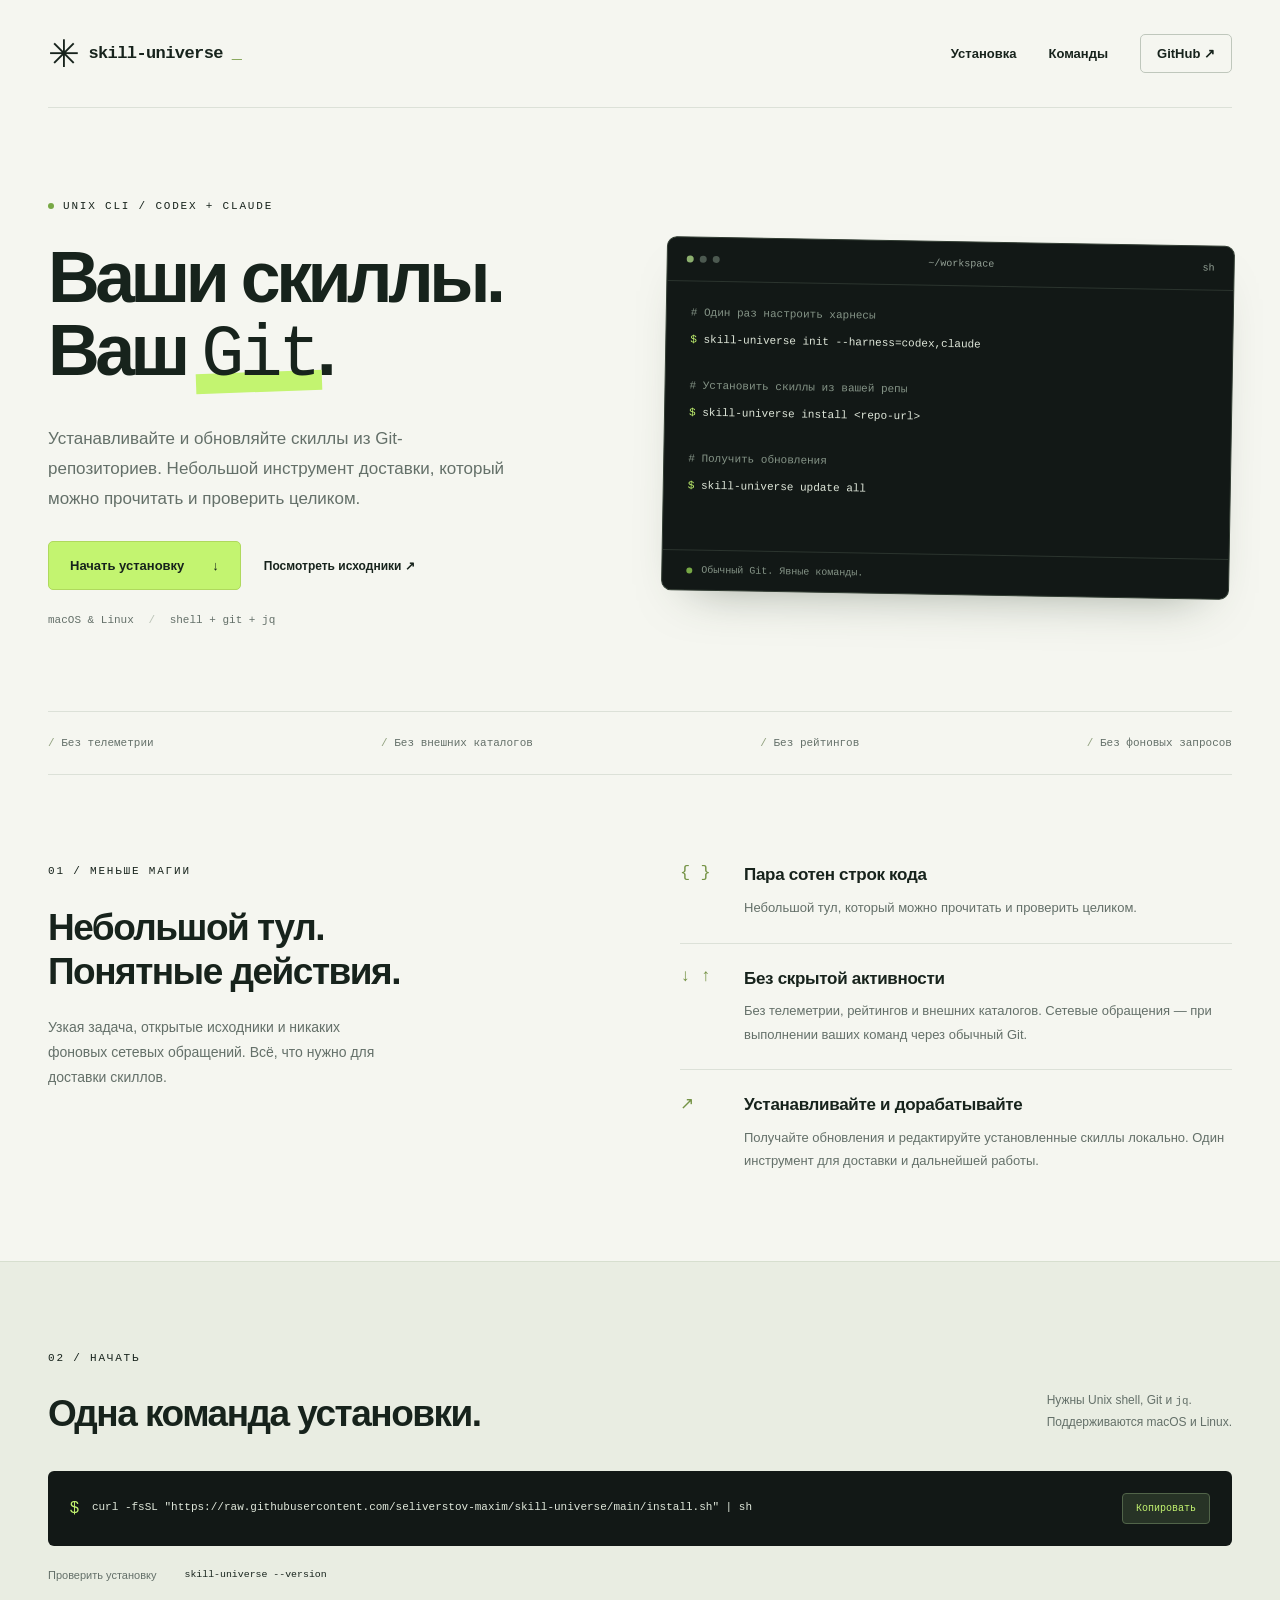
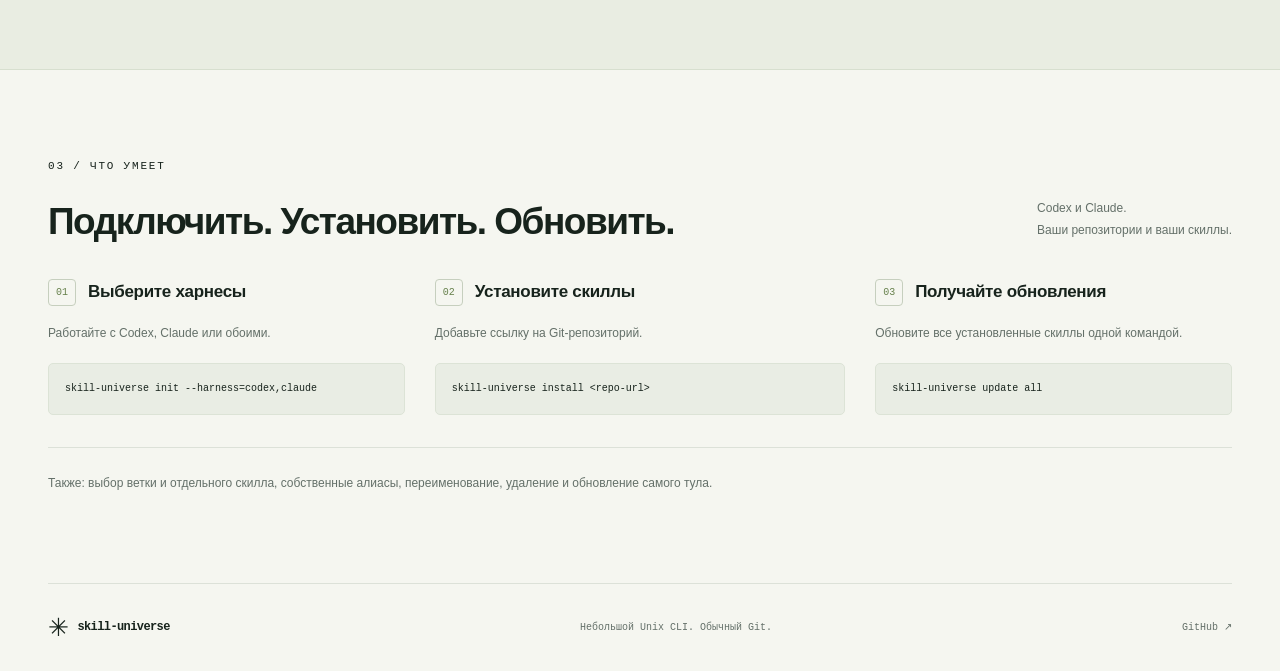
==== site/index.html @ f92f7b3b "Add landing page and GitHub Pages deployment Co-Authored-By: Codex <noreply@openai.com>" ====
<!doctype html>
<html lang="ru">
<head>
  <meta charset="utf-8">
  <meta name="viewport" content="width=device-width, initial-scale=1">
  <title>Skill Universe — Git CLI для скиллов Codex и Claude</title>
  <meta name="description" content="Простой Unix CLI для установки и обновления AI-скиллов в Codex и Claude. Небольшой открытый код, без телеметрии и фоновых запросов. macOS и Linux.">
  <meta name="theme-color" content="#121816">
  <link rel="canonical" href="https://seliverstov-maxim.github.io/skill-universe/">
  <meta property="og:type" content="website">
  <meta property="og:locale" content="ru_RU">
  <meta property="og:title" content="Skill Universe — ваши скиллы, ваш Git">
  <meta property="og:description" content="Установка и обновление скиллов Codex и Claude через Git. Небольшой Unix CLI, который можно прочитать целиком.">
  <meta property="og:url" content="https://seliverstov-maxim.github.io/skill-universe/">
  <meta name="twitter:card" content="summary">
  <link rel="icon" href="icon.svg" type="image/svg+xml">
  <link rel="stylesheet" href="style.css">
  <script type="application/ld+json">
  {"@context":"https://schema.org","@type":"SoftwareSourceCode","name":"Skill Universe","description":"Unix CLI для установки и обновления скиллов из Git-репозиториев в Codex и Claude.","codeRepository":"https://github.com/seliverstov-maxim/skill-universe","url":"https://seliverstov-maxim.github.io/skill-universe/","programmingLanguage":"Shell","runtimePlatform":"macOS, Linux","inLanguage":"ru"}
  </script>
</head>
<body>
<a class="skip" href="#main">К содержимому</a>
<header class="header wrap">
  <a class="brand" href="#" aria-label="Skill Universe — начало"><span class="mark" aria-hidden="true">✳</span> skill-universe<span class="cursor" aria-hidden="true">_</span></a>
  <nav aria-label="Навигация"><a href="#install">Установка</a><a href="#usage">Команды</a><a class="repo-link" href="https://github.com/seliverstov-maxim/skill-universe">GitHub <span aria-hidden="true">↗</span></a></nav>
</header>
<main id="main">
  <section class="hero wrap" aria-labelledby="title">
    <div class="hero-copy">
      <p class="eyebrow"><span class="status-dot"></span> UNIX CLI / CODEX + CLAUDE</p>
      <h1 id="title">Ваши скиллы.<br>Ваш <span class="git-word">Git<span class="underline" aria-hidden="true"></span></span>.</h1>
      <p class="lead">Устанавливайте и обновляйте скиллы из Git-репозиториев. Небольшой инструмент доставки, который можно прочитать и проверить целиком.</p>
      <div class="actions"><a class="button primary" href="#install">Начать установку <span aria-hidden="true">↓</span></a><a class="text-link" href="https://github.com/seliverstov-maxim/skill-universe">Посмотреть исходники ↗</a></div>
      <p class="platforms">macOS &amp; Linux <span>/</span> shell + git + jq</p>
    </div>
    <div class="terminal hero-terminal" aria-label="Пример работы Skill Universe">
      <div class="terminal-bar"><span class="terminal-dots" aria-hidden="true"><i></i><i></i><i></i></span><span>~/workspace</span><span>sh</span></div>
      <div class="terminal-body">
        <p class="terminal-note"># Один раз настроить харнесы</p>
        <pre><code><span class="prompt">$</span> skill-universe init --harness=codex,claude</code></pre>
        <p class="terminal-note"># Установить скиллы из вашей репы</p>
        <pre><code><span class="prompt">$</span> skill-universe install &lt;repo-url&gt;</code></pre>
        <p class="terminal-note"># Получить обновления</p>
        <pre><code><span class="prompt">$</span> skill-universe update all</code></pre>
      </div>
      <div class="terminal-footer"><span class="status-dot"></span> Обычный Git. Явные команды.</div>
    </div>
  </section>
  <div class="principles wrap" aria-label="Принципы инструмента"><span>Без телеметрии</span><span>Без внешних каталогов</span><span>Без рейтингов</span><span>Без фоновых запросов</span></div>
  <section class="why wrap section" aria-labelledby="why-title">
    <div class="section-intro"><p class="eyebrow">01 / МЕНЬШЕ МАГИИ</p><h2 id="why-title">Небольшой тул.<br>Понятные действия.</h2><p>Узкая задача, открытые исходники и никаких фоновых сетевых обращений. Всё, что нужно для доставки скиллов.</p></div>
    <div class="reasons">
      <article><span class="reason-symbol" aria-hidden="true">{ }</span><div><h3>Пара сотен строк кода</h3><p>Небольшой тул, который можно прочитать и проверить целиком.</p></div></article>
      <article><span class="reason-symbol" aria-hidden="true">↓ ↑</span><div><h3>Без скрытой активности</h3><p>Без телеметрии, рейтингов и внешних каталогов. Сетевые обращения — при выполнении ваших команд через обычный Git.</p></div></article>
      <article><span class="reason-symbol" aria-hidden="true">↗</span><div><h3>Устанавливайте и дорабатывайте</h3><p>Получайте обновления и редактируйте установленные скиллы локально. Один инструмент для доставки и дальнейшей работы.</p></div></article>
    </div>
  </section>
  <section id="install" class="install-section section" aria-labelledby="install-title">
    <div class="wrap">
      <div class="section-heading"><div><p class="eyebrow">02 / НАЧАТЬ</p><h2 id="install-title">Одна команда установки.</h2></div><p>Нужны Unix shell, Git и <code>jq</code>.<br>Поддерживаются macOS и Linux.</p></div>
      <div class="install-command"><span class="prompt" aria-hidden="true">$</span><pre><code id="install-code">curl -fsSL "https://raw.githubusercontent.com/seliverstov-maxim/skill-universe/main/install.sh" | sh</code></pre><button type="button" id="copy" hidden>Копировать</button></div>
      <div class="verify"><span>Проверить установку</span><code>skill-universe --version</code></div>
    </div>
  </section>
  <section id="usage" class="wrap section usage" aria-labelledby="usage-title">
    <div class="section-heading"><div><p class="eyebrow">03 / ЧТО УМЕЕТ</p><h2 id="usage-title">Подключить. Установить. Обновить.</h2></div><p>Codex и Claude.<br>Ваши репозитории и ваши скиллы.</p></div>
    <div class="steps">
      <article class="step"><div class="step-title"><span class="step-number">01</span><h3>Выберите харнесы</h3></div><p>Работайте с Codex, Claude или обоими.</p><pre><code>skill-universe init --harness=codex,claude</code></pre></article>
      <article class="step"><div class="step-title"><span class="step-number">02</span><h3>Установите скиллы</h3></div><p>Добавьте ссылку на Git-репозиторий.</p><pre><code>skill-universe install &lt;repo-url&gt;</code></pre></article>
      <article class="step"><div class="step-title"><span class="step-number">03</span><h3>Получайте обновления</h3></div><p>Обновите все установленные скиллы одной командой.</p><pre><code>skill-universe update all</code></pre></article>
    </div>
    <p class="capabilities">Также: выбор ветки и отдельного скилла, собственные алиасы, переименование, удаление и обновление самого тула.</p>
  </section>
</main>
<footer class="footer wrap"><a class="brand" href="#"><span class="mark" aria-hidden="true">✳</span> skill-universe</a><p>Небольшой Unix CLI. Обычный Git.</p><a href="https://github.com/seliverstov-maxim/skill-universe">GitHub ↗</a></footer>
<script>
const button = document.getElementById('copy');
if (navigator.clipboard && window.isSecureContext) {
  button.hidden = false;
  button.addEventListener('click', async () => {
    try {
      await navigator.clipboard.writeText(document.getElementById('install-code').textContent);
      button.textContent = 'Скопировано ✓';
    } catch {
      button.textContent = 'Выделите команду вручную';
    }
  });
}
</script>
</body>
</html>
---- site/style.css ----
:root{--bg:#f5f6f0;--ink:#17231c;--muted:#647069;--line:#dce1d8;--green:#c3f470;--terminal:#121816;--mono:ui-monospace,SFMono-Regular,Consolas,"Liberation Mono",monospace;--sans:Inter,-apple-system,BlinkMacSystemFont,"Segoe UI",sans-serif}
*{box-sizing:border-box}html{scroll-behavior:smooth;scroll-padding-top:28px}body{margin:0;background:var(--bg);color:var(--ink);font-family:var(--sans);-webkit-font-smoothing:antialiased}a{color:inherit;text-decoration:none}button{font:inherit;cursor:pointer}a,button,summary{touch-action:manipulation}a:focus-visible,button:focus-visible,summary:focus-visible{outline:3px solid #55852b;outline-offset:5px}::selection{background:var(--green);color:var(--ink)}.wrap{width:min(1184px,calc(100% - 96px));margin-inline:auto}.skip{position:absolute;left:20px;top:-100px;padding:12px;background:var(--green);z-index:10}.skip:focus{top:10px}.header{height:108px;display:flex;align-items:center;justify-content:space-between;border-bottom:1px solid var(--line)}.brand{display:inline-flex;gap:9px;align-items:center;font:600 17px var(--mono);letter-spacing:-.6px}.mark{font:38px var(--sans);line-height:1}.cursor{color:#6e9538}.header nav{display:flex;align-items:center;gap:32px;font-size:13px;font-weight:600}.header nav a:hover,.text-link:hover,.footer a:hover{color:#547830}.repo-link{border:1px solid #bfc7bc;padding:11px 16px;border-radius:5px}.hero{display:grid;grid-template-columns:1fr 1fr;gap:48px;padding-block:90px 74px;align-items:center}.eyebrow{font:11px/1.5 var(--mono);letter-spacing:1.8px;margin:0 0 26px;display:flex;align-items:center;gap:9px}.status-dot{width:6px;height:6px;background:#77a845;display:inline-block;border-radius:50%;flex-shrink:0}h1{font-size:clamp(52px,5.6vw,78px);letter-spacing:-4.5px;line-height:1.03;margin:0 0 30px;font-weight:650}.git-word{position:relative;z-index:0;white-space:nowrap;font-family:var(--mono);font-weight:500}.underline{position:absolute;left:-5px;right:-5px;bottom:5px;height:20px;background:var(--green);z-index:-1;transform:rotate(-2deg)}.lead{font-size:17px;line-height:1.75;color:var(--muted);max-width:465px;margin-bottom:28px}.actions{display:flex;align-items:center;gap:23px}.button{display:inline-flex;align-items:center;justify-content:center;gap:28px;border-radius:5px;padding:16px 21px;font-size:13px;font-weight:650;transition:transform .15s,background .15s}.primary{background:var(--green);color:#17231c;border:1px solid #afd95d}.primary:hover{background:#b5e65e;transform:translateY(-2px)}.text-link{font-size:12px;font-weight:600}.platforms{font:11px var(--mono);color:var(--muted);margin-top:24px}.platforms span{color:#bac2b6;margin:0 8px}.terminal{background:var(--terminal);color:#e0e8db;border:1px solid #323d33;border-radius:10px;overflow:hidden;box-shadow:0 24px 50px -30px #34453180}.hero-terminal{transform:rotate(1deg)}.terminal-bar{display:flex;align-items:center;justify-content:space-between;gap:20px;padding:16px 19px;border-bottom:1px solid #2b342e;font:10px var(--mono);color:#95a297}.terminal-dots{display:flex;gap:6px}.terminal-dots i{display:block;width:7px;height:7px;background:#4c5950;border-radius:50%}.terminal-dots i:first-child{background:#8caf6e}.terminal-body{padding:25px 24px}.terminal-note{font:11px var(--mono);color:#859487;margin:0 0 12px}.terminal pre{font-size:11px;margin:0 0 29px}.prompt{color:var(--green)}pre{font:12px/1.8 var(--mono);overflow:auto;max-width:100%;margin:0;tab-size:2}code{font-family:var(--mono);font-size:.9em}pre code{font-size:inherit}.terminal-path{border-left:1px solid #486038;padding-left:15px;display:flex;flex-direction:column;gap:8px;font:11px var(--mono);color:#b7c9b1}.path-label{color:#7d9476;font-size:8px;letter-spacing:1.6px}.path-arrow{color:#8cab74;margin:2px 0 6px}.muted{color:var(--muted)}.terminal-footer{display:flex;gap:9px;align-items:center;border-top:1px solid #2b342e;padding:14px 24px;font:10px var(--mono);color:#859487}.principles{display:flex;justify-content:space-between;border-block:1px solid var(--line);padding-block:25px;font:11px var(--mono);color:var(--muted)}.principles span:before{content:"/ ";color:#91a17f}.section{padding-block:88px}h2{font-size:37px;font-weight:600;line-height:1.2;letter-spacing:-1.5px;margin:0 0 20px}h3{font-size:17px;font-weight:600;line-height:1.4;margin:0 0 9px;letter-spacing:-.3px}.why{display:grid;grid-template-columns:1fr 1fr;gap:80px}.section-intro>p:last-child{font-size:14px;line-height:1.8;color:var(--muted);max-width:345px}.reasons article{display:flex;gap:24px;padding:23px 0;border-bottom:1px solid var(--line)}.reasons article:first-child{padding-top:0}.reasons article:last-child{border:0;padding-bottom:0}.reason-symbol{font:17px var(--mono);width:40px;flex-shrink:0;color:#759346}.reasons p{font-size:13px;line-height:1.8;color:var(--muted);margin:0}.install-section{background:#e9ede2;border-block:1px solid #d7dfcf}.section-heading{display:flex;align-items:end;justify-content:space-between;gap:30px;margin-bottom:34px}.section-heading h2{margin:0}.section-heading>p{font-size:12px;line-height:1.8;color:var(--muted);margin:0 0 3px}.install-command{background:var(--terminal);border-radius:6px;display:flex;gap:13px;align-items:center;padding:22px;color:#e0e8db}.install-command>pre{flex:1;min-width:0;font-size:11px}.install-command>button{background:#273326;border:1px solid #516449;color:#c3f470;border-radius:4px;padding:9px 13px;font:10px var(--mono);white-space:nowrap}.install-command>button[hidden]{display:none}.install-detail{font-size:12px;color:var(--muted);line-height:1.9;max-width:890px;margin:19px 0 26px}.install-section details{border-block:1px solid #cfd9c7}summary{cursor:pointer;display:flex;align-items:center;justify-content:space-between;padding:18px 0;font:12px var(--mono);list-style:none}summary::-webkit-details-marker{display:none}details[open] summary span{transform:rotate(45deg)}details pre{padding:4px 0 24px;font-size:11px}.verify{display:flex;gap:28px;margin-top:23px;align-items:center;font-size:11px;color:var(--muted)}.verify code{color:var(--ink)}.steps{display:grid;grid-template-columns:1fr 1.15fr 1fr;gap:30px}.step-title{display:flex;align-items:center;gap:12px;margin-bottom:17px}.step-title h3{margin:0}.step-number{font:10px var(--mono);padding:7px;border:1px solid #c6cfbe;border-radius:4px;color:#67814c}.step p{font-size:12px;color:var(--muted);line-height:1.8;margin:0 0 19px}.step pre{padding:16px;background:#e9ede4;border:1px solid #dce3d6;border-radius:5px;font-size:10px}.step p.step-caption{font-size:11px;margin-top:17px}.reference-grid{display:grid;grid-template-columns:1fr 1fr;margin-top:54px;border:1px solid var(--line);border-radius:7px;overflow:hidden}.repo-structure{padding:30px 34px;background:#eef0e8;border-right:1px solid var(--line)}.repo-structure .eyebrow,.command-reference .eyebrow{font-size:9px;margin-bottom:16px}.repo-structure pre{margin-block:23px;font-size:12px;color:#607554}.repo-structure>p:last-child{font-size:11px;line-height:1.8;color:var(--muted)}.command-reference{padding:30px 34px}.command-reference dl{margin:0}.command-reference dl>div{display:flex;justify-content:space-between;gap:10px;padding:12px 0;border-bottom:1px solid var(--line);font-size:11px}.command-reference dd{margin:0;color:var(--muted);text-align:right}.command-reference>p:last-child{font-size:10px;color:var(--muted);margin-top:22px}.config-note{display:flex;gap:22px;margin-top:32px;padding:24px 28px;border:1px dashed #bdc8b5;border-radius:5px}.config-icon{font:22px var(--mono);color:#789454;white-space:nowrap}.config-note h3{font-size:13px}.config-note p{font-size:11px;line-height:1.9;color:var(--muted);margin:0}.closing{border-top:1px solid var(--line);text-align:center;padding-block:68px 80px}.closing .eyebrow{justify-content:center;font-size:10px}.closing h2{font-size:35px;margin-bottom:27px}.footer{border-top:1px solid var(--line);display:flex;justify-content:space-between;align-items:center;padding-block:28px}.footer .brand{font-size:12px}.footer .mark{font-size:25px}.footer p,.footer>a:last-child{font:10px var(--mono);color:var(--muted)}
@media(min-width:1500px){.hero{padding-block:110px 90px}}
@media(max-width:1050px){.wrap{width:calc(100% - 56px)}.hero{gap:30px}h1{font-size:61px}.actions{gap:14px;flex-wrap:wrap}.terminal-body{padding:22px 18px}.hero-terminal pre{font-size:10px}.why{gap:45px}.steps{gap:18px}.step-title{gap:8px}.step-title h3{font-size:15px}.command-reference dl>div{display:block}.command-reference dd{text-align:left;margin-top:7px}}
@media(max-width:760px){.wrap{width:calc(100% - 40px)}.header{height:82px}.brand{font-size:13px}.mark{font-size:29px}.header nav{gap:17px;font-size:11px}.header nav>a:first-child{display:none}.repo-link{padding:8px 10px}.hero{grid-template-columns:1fr;padding-block:48px 39px;gap:40px}h1{font-size:66px;letter-spacing:-3.5px}.lead{font-size:15px;max-width:480px}.hero-terminal{transform:none;max-width:100%}.hero-terminal pre{font-size:11px}.terminal-body{padding:25px 20px}.principles{display:grid;grid-template-columns:1fr 1fr;gap:20px 12px;font-size:10px}.section{padding-block:52px}.why{grid-template-columns:1fr;gap:28px}.section-intro>p:last-child{max-width:none}h2{font-size:30px;letter-spacing:-1px}.section-heading{display:block;margin-bottom:25px}.section-heading>p{margin-top:20px}.steps{grid-template-columns:1fr;gap:29px}.step-title h3{font-size:17px}.step pre{font-size:11px}.step p{max-width:600px}.reference-grid{grid-template-columns:1fr;margin-top:36px}.repo-structure{border-right:0;border-bottom:1px solid var(--line)}.repo-structure,.command-reference{padding:25px}.command-reference dl>div{display:flex}.command-reference dd{text-align:right;margin:0}.install-command{flex-wrap:wrap;padding:17px;gap:10px}.install-command pre{flex-basis:85%;font-size:10px}.install-command button{margin-left:22px}.verify{flex-wrap:wrap;gap:13px}.config-note{padding:20px;gap:14px}.closing{padding-block:45px 55px}.closing h2{font-size:29px}.footer{flex-wrap:wrap;gap:12px}.footer p{flex-basis:100%;order:3;margin:0}.platforms{font-size:10px}}
@media(prefers-reduced-motion:reduce){html{scroll-behavior:auto}.button{transition:none}}

.capabilities{margin:32px 0 0;padding-top:24px;border-top:1px solid var(--line);font-size:12px;line-height:1.9;color:var(--muted)}
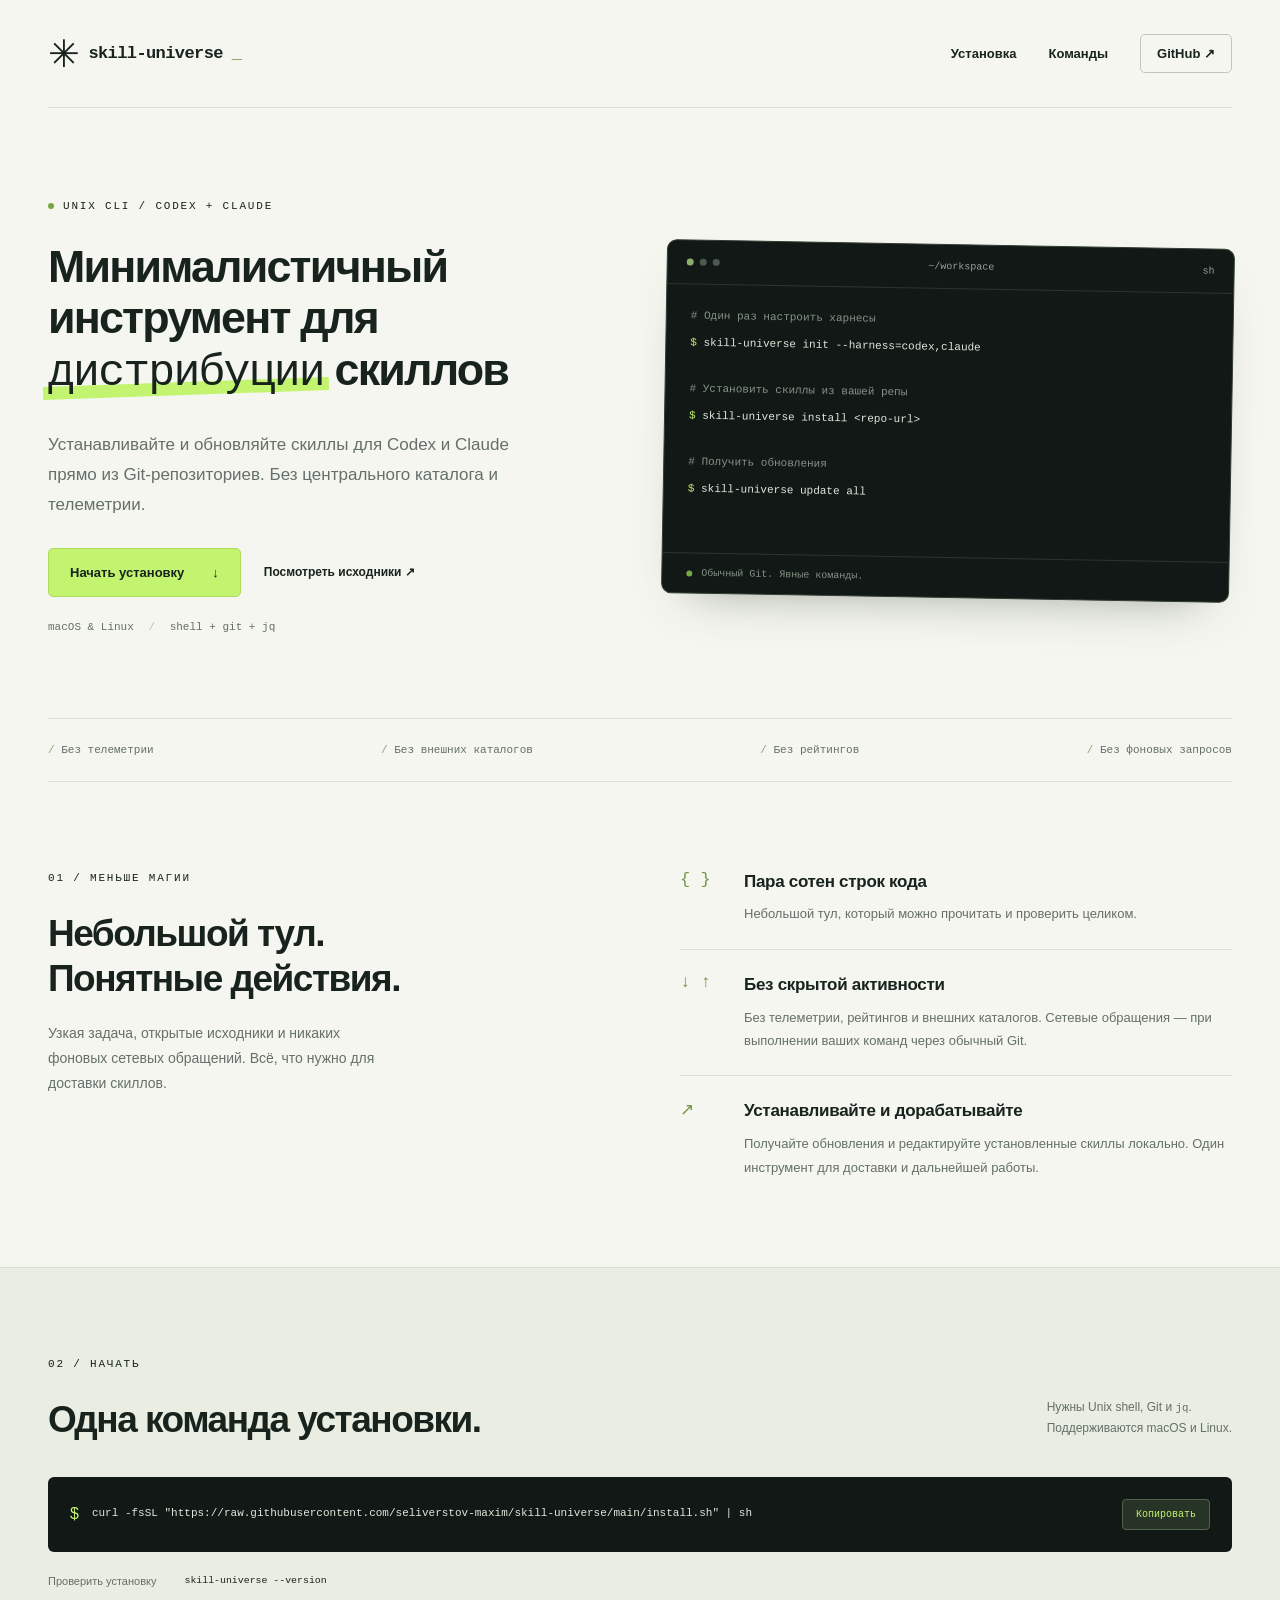
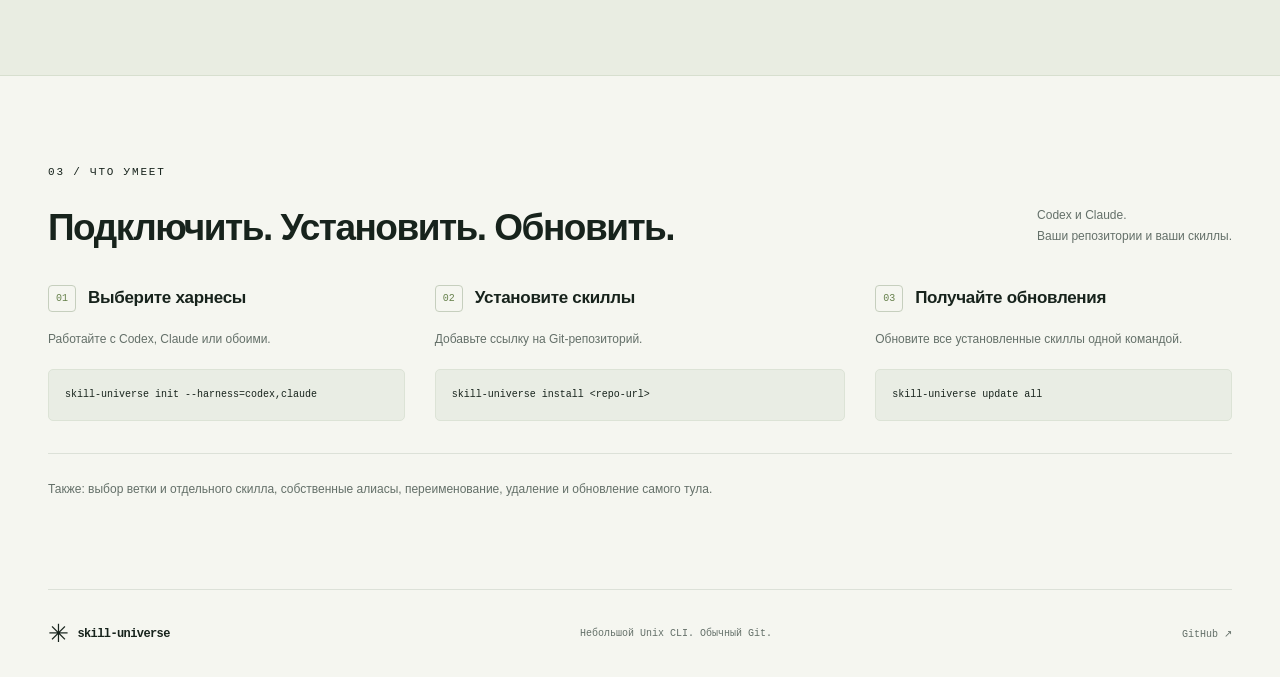
==== commit da65808e: "Clarify skill distribution landing page headline Co-Authored-By: Codex <noreply@openai.com>" ====
--- a/site/index.html
+++ b/site/index.html
@@ -9,8 +9,8 @@
   <link rel="canonical" href="https://seliverstov-maxim.github.io/skill-universe/">
   <meta property="og:type" content="website">
   <meta property="og:locale" content="ru_RU">
-  <meta property="og:title" content="Skill Universe — ваши скиллы, ваш Git">
-  <meta property="og:description" content="Установка и обновление скиллов Codex и Claude через Git. Небольшой Unix CLI, который можно прочитать целиком.">
+  <meta property="og:title" content="Skill Universe — минималистичный инструмент для дистрибуции скиллов">
+  <meta property="og:description" content="Устанавливайте и обновляйте скиллы для Codex и Claude прямо из Git-репозиториев. Без центрального каталога и телеметрии.">
   <meta property="og:url" content="https://seliverstov-maxim.github.io/skill-universe/">
   <meta name="twitter:card" content="summary">
   <link rel="icon" href="icon.svg" type="image/svg+xml">
@@ -29,8 +29,8 @@
   <section class="hero wrap" aria-labelledby="title">
     <div class="hero-copy">
       <p class="eyebrow"><span class="status-dot"></span> UNIX CLI / CODEX + CLAUDE</p>
-      <h1 id="title">Ваши скиллы.<br>Ваш <span class="git-word">Git<span class="underline" aria-hidden="true"></span></span>.</h1>
-      <p class="lead">Устанавливайте и обновляйте скиллы из Git-репозиториев. Небольшой инструмент доставки, который можно прочитать и проверить целиком.</p>
+      <h1 id="title" class="descriptive-title">Минималистичный инструмент для <span class="git-word">дистрибуции<span class="underline" aria-hidden="true"></span></span> скиллов</h1>
+      <p class="lead">Устанавливайте и обновляйте скиллы для Codex и Claude прямо из Git-репозиториев. Без центрального каталога и телеметрии.</p>
       <div class="actions"><a class="button primary" href="#install">Начать установку <span aria-hidden="true">↓</span></a><a class="text-link" href="https://github.com/seliverstov-maxim/skill-universe">Посмотреть исходники ↗</a></div>
       <p class="platforms">macOS &amp; Linux <span>/</span> shell + git + jq</p>
     </div>
--- a/site/style.css
+++ b/site/style.css
@@ -6,3 +6,5 @@
 @media(prefers-reduced-motion:reduce){html{scroll-behavior:auto}.button{transition:none}}
 
 .capabilities{margin:32px 0 0;padding-top:24px;border-top:1px solid var(--line);font-size:12px;line-height:1.9;color:var(--muted)}
+
+h1.descriptive-title{font-size:clamp(32px,3.5vw,50px);letter-spacing:-1.8px;line-height:1.16}h1.descriptive-title .underline{height:13px;bottom:3px}
